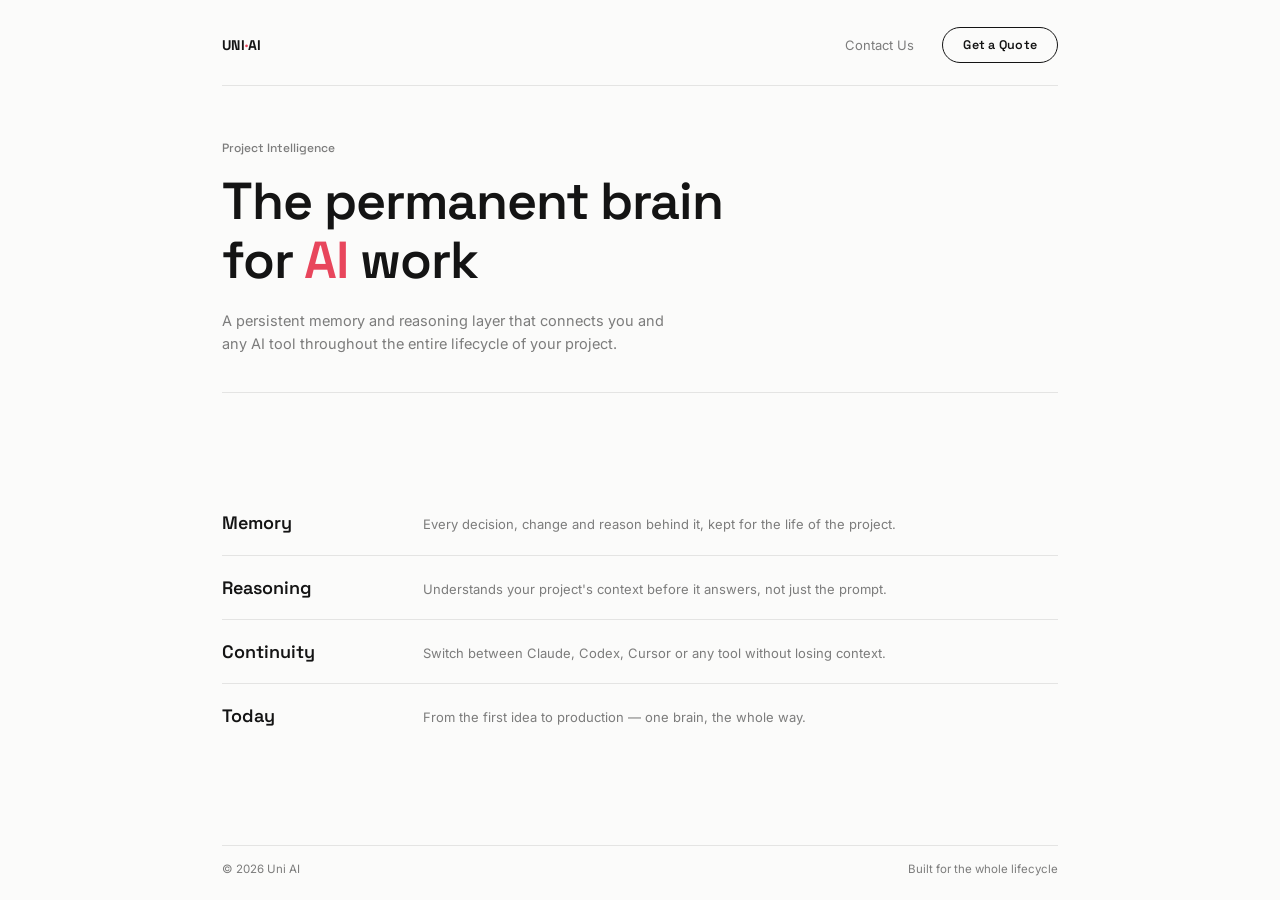
==== index.html @ 09fad037 "Feat : init" ====
<!DOCTYPE html>
<html lang="en">
<head>
<meta charset="UTF-8">
<meta name="viewport" content="width=device-width, initial-scale=1.0">
<title>Uni AI — The Intelligence Layer for AI Development</title>
<link rel="preconnect" href="https://fonts.googleapis.com">
<link rel="preconnect" href="https://fonts.gstatic.com" crossorigin>
<link href="https://fonts.googleapis.com/css2?family=Space+Grotesk:wght@400;500;600;700&family=Inter:wght@400;500&display=swap" rel="stylesheet">
<style>
  :root{
    --paper:#FBFBFA;
    --ink:#141414;
    --coral:#E8465C;
    --line:rgba(20,20,20,0.10);
    --muted:rgba(20,20,20,0.55);
  }

  *{ box-sizing:border-box; margin:0; padding:0; }

  html{ -webkit-text-size-adjust:100%; }

  body{
    background:var(--paper);
    color:var(--ink);
    font-family:'Inter', sans-serif;
    min-height:100vh;
    min-height:100dvh;
    display:flex;
    flex-direction:column;
  }

  a{ color:inherit; text-decoration:none; }

  img, svg{ max-width:100%; display:block; }

  button{ font:inherit; }

  .wrap{
    max-width:900px;
    width:100%;
    margin:0 auto;
    padding:0 clamp(20px,5vw,32px);
    flex:1;
    display:flex;
    flex-direction:column;
    min-height:0;
  }

  /* ---------- Nav ---------- */
  header{ flex-shrink:0; padding-top:clamp(18px,3vh,28px); }

  nav{
    display:flex;
    align-items:center;
    justify-content:space-between;
    flex-wrap:wrap;
    gap:12px 20px;
    padding-bottom:clamp(16px,2.5vh,22px);
    border-bottom:1px solid var(--line);
  }

  .logo{
    font-family:'Space Grotesk', sans-serif;
    font-weight:700;
    font-size:14px;
    letter-spacing:0.02em;
    white-space:nowrap;
  }
  .logo .dot{ color:var(--coral); }

  .nav-actions{ display:flex; align-items:center; gap:clamp(14px,3vw,28px); }

  .nav-link{
    font-size:13px;
    color:var(--muted);
  }
  .nav-link:hover{ color:var(--ink); }

  .btn{
    font-family:'Space Grotesk', sans-serif;
    font-weight:600;
    font-size:12.5px;
    letter-spacing:0.02em;
    padding:9px 20px;
    border-radius:999px;
    border:1px solid var(--ink);
    background:none;
    color:var(--ink);
    cursor:pointer;
    white-space:nowrap;
    transition:background 0.15s ease, color 0.15s ease;
  }
  .btn:hover{ background:var(--ink); color:var(--paper); }
  .btn:focus-visible,
  .nav-link:focus-visible{
    outline:2px solid var(--coral);
    outline-offset:3px;
    border-radius:4px;
  }

  /* ---------- Hero ---------- */
  .hero{
    flex-shrink:0;
    padding:clamp(28px,6vh,56px) 0 clamp(20px,4vh,36px);
  }

  .hero .eyebrow{
    font-family:'Space Grotesk', sans-serif;
    font-weight:500;
    font-size:12px;
    color:var(--muted);
    margin-bottom:16px;
  }

  .hero h1{
    font-family:'Space Grotesk', sans-serif;
    font-weight:600;
    font-size:clamp(30px, 6vw, 52px);
    line-height:1.14;
    letter-spacing:-0.02em;
    max-width:16ch;
  }

  .hero h1 .accent{ color:var(--coral); }

  .hero p{
    margin-top:18px;
    max-width:52ch;
    font-size:clamp(13.5px,2.2vw,14.5px);
    line-height:1.65;
    color:var(--muted);
  }

  /* ---------- Feature list ---------- */
  .list{
    flex:1 0 auto;
    display:flex;
    flex-direction:column;
    justify-content:center;
    border-top:1px solid var(--line);
    padding:clamp(4px,1vh,0) 0;
  }

  .row{
    display:flex;
    align-items:baseline;
    gap:clamp(20px,4vw,56px);
    padding:clamp(14px,2.4vh,20px) 0;
    border-bottom:1px solid var(--line);
  }
  .row:last-child{ border-bottom:none; }

  .row .name{
    flex:0 0 clamp(90px,20vw,150px);
    font-family:'Space Grotesk', sans-serif;
    font-weight:600;
    font-size:clamp(15px,3vw,18px);
  }

  .row .desc{
    font-size:13px;
    line-height:1.55;
    color:var(--muted);
    max-width:60ch;
  }

  footer{
    flex-shrink:0;
    padding:16px 0 clamp(18px,4vh,24px);
    display:flex;
    justify-content:space-between;
    flex-wrap:wrap;
    gap:6px 16px;
    font-size:11.5px;
    color:var(--muted);
    border-top:1px solid var(--line);
  }

  /* ---------- Responsive ---------- */
  @media (max-width:640px){
    .row{ flex-direction:column; gap:4px; }
    .row .name{ flex:0 0 auto; }
  }

  @media (max-width:420px){
    .nav-actions{ gap:14px; }
    .btn{ padding:8px 16px; font-size:12px; }
  }

  @media (prefers-reduced-motion: reduce){
    *{ transition:none !important; }
  }
</style>
</head>
<body>

<div class="wrap">

  <header>
    <nav>
      <div class="logo">UNI<span class="dot">·</span>AI</div>
      <div class="nav-actions">
        <a class="nav-link" href="#">Contact Us</a>
        <button class="btn">Get a Quote</button>
      </div>
    </nav>
  </header>

  <section class="hero">
    <div class="eyebrow">Project Intelligence</div>
    <h1>The permanent brain for <span class="accent">AI</span> work</h1>
    <p>A persistent memory and reasoning layer that connects you and any AI tool throughout the entire lifecycle of your project.</p>
  </section>

  <section class="list">
    <div class="row">
      <div class="name">Memory</div>
      <div class="desc">Every decision, change and reason behind it, kept for the life of the project.</div>
    </div>
    <div class="row">
      <div class="name">Reasoning</div>
      <div class="desc">Understands your project's context before it answers, not just the prompt.</div>
    </div>
    <div class="row">
      <div class="name">Continuity</div>
      <div class="desc">Switch between Claude, Codex, Cursor or any tool without losing context.</div>
    </div>
    <div class="row">
      <div class="name">Today</div>
      <div class="desc">From the first idea to production — one brain, the whole way.</div>
    </div>
  </section>

  <footer>
    <span>© 2026 Uni AI</span>
    <span>Built for the whole lifecycle</span>
  </footer>

</div>

</body>
</html>
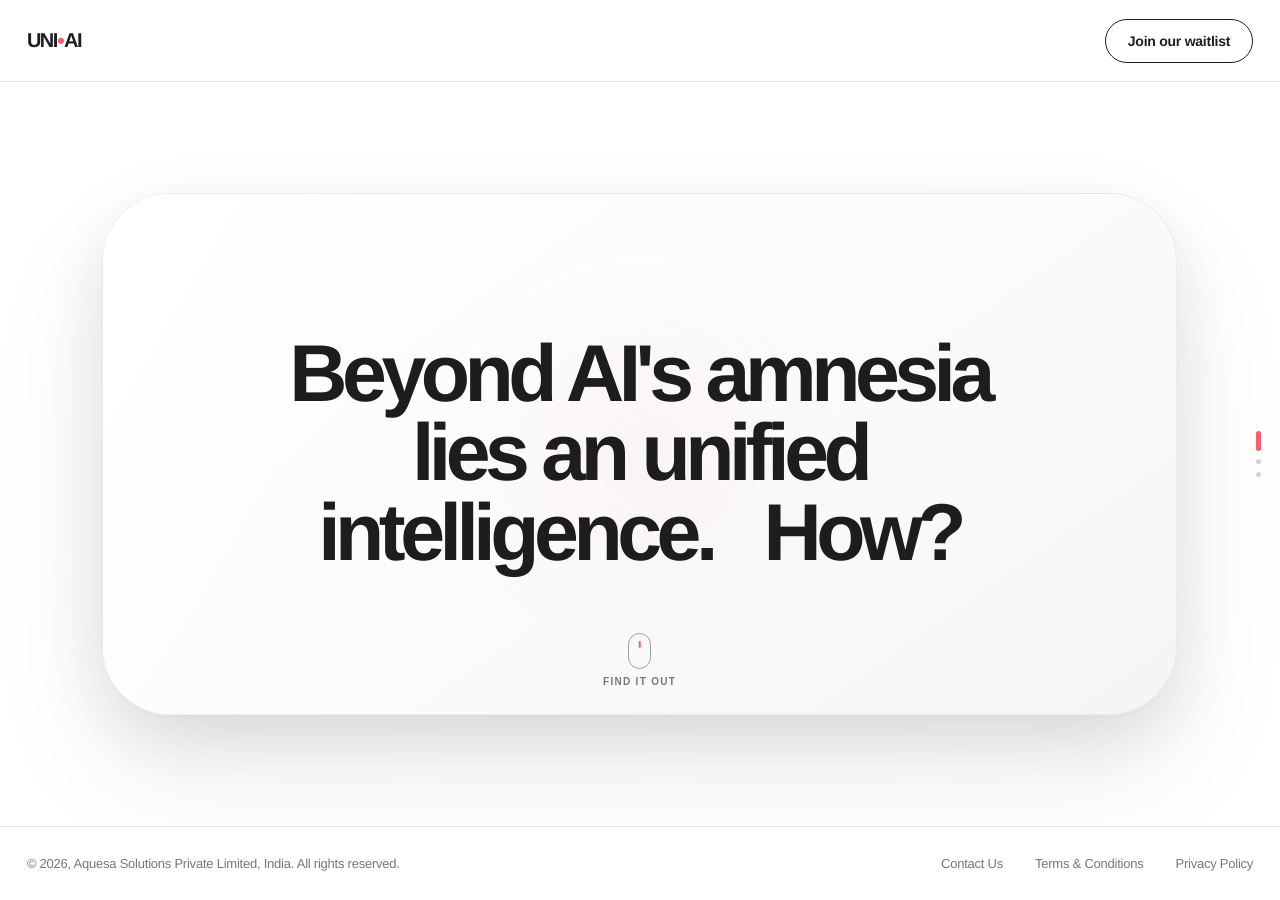
==== commit 7e802d28: "first commit" ====
--- a/index.html
+++ b/index.html
@@ -1,243 +1,192 @@
 <!DOCTYPE html>
 <html lang="en">
 <head>
-<meta charset="UTF-8">
-<meta name="viewport" content="width=device-width, initial-scale=1.0">
-<title>Uni AI — The Intelligence Layer for AI Development</title>
-<link rel="preconnect" href="https://fonts.googleapis.com">
-<link rel="preconnect" href="https://fonts.gstatic.com" crossorigin>
-<link href="https://fonts.googleapis.com/css2?family=Space+Grotesk:wght@400;500;600;700&family=Inter:wght@400;500&display=swap" rel="stylesheet">
-<style>
-  :root{
-    --paper:#FBFBFA;
-    --ink:#141414;
-    --coral:#E8465C;
-    --line:rgba(20,20,20,0.10);
-    --muted:rgba(20,20,20,0.55);
-  }
+  <meta charset="UTF-8" />
 
-  *{ box-sizing:border-box; margin:0; padding:0; }
+  <meta
+    name="viewport"
+    content="width=device-width, initial-scale=1, viewport-fit=cover"
+  />
 
-  html{ -webkit-text-size-adjust:100%; }
+  <meta
+    name="description"
+    content="Uni AI connects fragmented artificial intelligence into one evolving intelligence."
+  />
 
-  body{
-    background:var(--paper);
-    color:var(--ink);
-    font-family:'Inter', sans-serif;
-    min-height:100vh;
-    min-height:100dvh;
-    display:flex;
-    flex-direction:column;
-  }
+  <meta name="theme-color" content="#ffffff" />
 
-  a{ color:inherit; text-decoration:none; }
+  <title>Uni AI — Unified Intelligence</title>
 
-  img, svg{ max-width:100%; display:block; }
+  <link rel="stylesheet" href="index.css" />
+  <script src="index.js" defer></script>
+</head>
 
-  button{ font:inherit; }
+<body>
+  <!-- =====================================================
+       FIXED HEADER
+       ===================================================== -->
 
-  .wrap{
-    max-width:900px;
-    width:100%;
-    margin:0 auto;
-    padding:0 clamp(20px,5vw,32px);
-    flex:1;
-    display:flex;
-    flex-direction:column;
-    min-height:0;
-  }
+  <header class="site-header">
+    <a class="brand" href="/" aria-label="Uni AI home">
+      <span>UNI</span>
+      <span class="brand-dot">•</span>
+      <span>AI</span>
+    </a>
 
-  /* ---------- Nav ---------- */
-  header{ flex-shrink:0; padding-top:clamp(18px,3vh,28px); }
+    <nav class="header-navigation" aria-label="Primary navigation">
+      
 
-  nav{
-    display:flex;
-    align-items:center;
-    justify-content:space-between;
-    flex-wrap:wrap;
-    gap:12px 20px;
-    padding-bottom:clamp(16px,2.5vh,22px);
-    border-bottom:1px solid var(--line);
-  }
-
-  .logo{
-    font-family:'Space Grotesk', sans-serif;
-    font-weight:700;
-    font-size:14px;
-    letter-spacing:0.02em;
-    white-space:nowrap;
-  }
-  .logo .dot{ color:var(--coral); }
-
-  .nav-actions{ display:flex; align-items:center; gap:clamp(14px,3vw,28px); }
-
-  .nav-link{
-    font-size:13px;
-    color:var(--muted);
-  }
-  .nav-link:hover{ color:var(--ink); }
-
-  .btn{
-    font-family:'Space Grotesk', sans-serif;
-    font-weight:600;
-    font-size:12.5px;
-    letter-spacing:0.02em;
-    padding:9px 20px;
-    border-radius:999px;
-    border:1px solid var(--ink);
-    background:none;
-    color:var(--ink);
-    cursor:pointer;
-    white-space:nowrap;
-    transition:background 0.15s ease, color 0.15s ease;
-  }
-  .btn:hover{ background:var(--ink); color:var(--paper); }
-  .btn:focus-visible,
-  .nav-link:focus-visible{
-    outline:2px solid var(--coral);
-    outline-offset:3px;
-    border-radius:4px;
-  }
-
-  /* ---------- Hero ---------- */
-  .hero{
-    flex-shrink:0;
-    padding:clamp(28px,6vh,56px) 0 clamp(20px,4vh,36px);
-  }
-
-  .hero .eyebrow{
-    font-family:'Space Grotesk', sans-serif;
-    font-weight:500;
-    font-size:12px;
-    color:var(--muted);
-    margin-bottom:16px;
-  }
-
-  .hero h1{
-    font-family:'Space Grotesk', sans-serif;
-    font-weight:600;
-    font-size:clamp(30px, 6vw, 52px);
-    line-height:1.14;
-    letter-spacing:-0.02em;
-    max-width:16ch;
-  }
-
-  .hero h1 .accent{ color:var(--coral); }
-
-  .hero p{
-    margin-top:18px;
-    max-width:52ch;
-    font-size:clamp(13.5px,2.2vw,14.5px);
-    line-height:1.65;
-    color:var(--muted);
-  }
-
-  /* ---------- Feature list ---------- */
-  .list{
-    flex:1 0 auto;
-    display:flex;
-    flex-direction:column;
-    justify-content:center;
-    border-top:1px solid var(--line);
-    padding:clamp(4px,1vh,0) 0;
-  }
-
-  .row{
-    display:flex;
-    align-items:baseline;
-    gap:clamp(20px,4vw,56px);
-    padding:clamp(14px,2.4vh,20px) 0;
-    border-bottom:1px solid var(--line);
-  }
-  .row:last-child{ border-bottom:none; }
-
-  .row .name{
-    flex:0 0 clamp(90px,20vw,150px);
-    font-family:'Space Grotesk', sans-serif;
-    font-weight:600;
-    font-size:clamp(15px,3vw,18px);
-  }
-
-  .row .desc{
-    font-size:13px;
-    line-height:1.55;
-    color:var(--muted);
-    max-width:60ch;
-  }
-
-  footer{
-    flex-shrink:0;
-    padding:16px 0 clamp(18px,4vh,24px);
-    display:flex;
-    justify-content:space-between;
-    flex-wrap:wrap;
-    gap:6px 16px;
-    font-size:11.5px;
-    color:var(--muted);
-    border-top:1px solid var(--line);
-  }
-
-  /* ---------- Responsive ---------- */
-  @media (max-width:640px){
-    .row{ flex-direction:column; gap:4px; }
-    .row .name{ flex:0 0 auto; }
-  }
-
-  @media (max-width:420px){
-    .nav-actions{ gap:14px; }
-    .btn{ padding:8px 16px; font-size:12px; }
-  }
-
-  @media (prefers-reduced-motion: reduce){
-    *{ transition:none !important; }
-  }
-</style>
-</head>
-<body>
-
-<div class="wrap">
-
-  <header>
-    <nav>
-      <div class="logo">UNI<span class="dot">·</span>AI</div>
-      <div class="nav-actions">
-        <a class="nav-link" href="#">Contact Us</a>
-        <button class="btn">Get a Quote</button>
-      </div>
+      <a class="quote-button" href="https://forms.gle/gZei5piN8awbcv5h6" target="_blank" rel="noopener">
+        Join our waitlist
+      </a>
     </nav>
   </header>
 
-  <section class="hero">
-    <div class="eyebrow">Project Intelligence</div>
-    <h1>The permanent brain for <span class="accent">AI</span> work</h1>
-    <p>A persistent memory and reasoning layer that connects you and any AI tool throughout the entire lifecycle of your project.</p>
-  </section>
 
-  <section class="list">
-    <div class="row">
-      <div class="name">Memory</div>
-      <div class="desc">Every decision, change and reason behind it, kept for the life of the project.</div>
+  <!-- =====================================================
+       THREE-SCENE EXPERIENCE
+       Native page scrolling is intentionally disabled.
+       ===================================================== -->
+
+  <main
+    id="scene-viewport"
+    class="scene-viewport"
+    aria-label="Uni AI introduction"
+  >
+    <!-- Scene 1 -->
+    <section
+      class="scene is-active"
+      data-scene="0"
+      aria-hidden="false"
+    >
+      <div class="scene-panel scene-panel-text scene-reveal">
+        <div class="text-content">
+          <h1>
+            Beyond AI's amnesia lies an unified intelligence. &nbsp; How?
+          </h1>
+        </div>
+
+        <button
+          class="scroll-cue"
+          type="button"
+          data-next-scene
+          aria-label="Continue to the next scene"
+        >
+          <span class="mouse-icon" aria-hidden="true">
+            <span class="mouse-wheel"></span>
+          </span>
+
+          <span class="scroll-cue-label">
+            Find it out
+          </span>
+        </button>
+      </div>
+    </section>
+
+
+    <!-- Scene 2 -->
+    <section
+      class="scene"
+      data-scene="1"
+      aria-hidden="true"
+      inert
+    >
+      <div class="scene-panel scene-panel-text scene-reveal">
+        <div class="text-content">
+          <p class="subheading">
+            A continuity layer that connects fragmented AI
+            <br class="desktop-break" />
+            into one evolving intelligence.
+          </p>
+        </div>
+
+        <button
+          class="scroll-cue"
+          type="button"
+          data-next-scene
+          aria-label="Continue to the video scene"
+        >
+          <span class="mouse-icon" aria-hidden="true">
+            <span class="mouse-wheel"></span>
+          </span>
+
+          <span class="scroll-cue-label">
+            Want a glimpse?
+          </span>
+        </button>
+      </div>
+    </section>
+
+
+    <!-- Scene 3: MP4 Cutscene -->
+    <section
+      class="scene scene-video"
+      data-scene="2"
+      aria-hidden="true"
+      inert
+    >
+      <div class="video-frame scene-reveal">
+        <video
+          id="continuity-video"
+          class="cutscene-video"
+          loop
+          playsinline
+          preload="auto"
+          disablepictureinpicture
+          oncontextmenu="return false"
+          controlslist="nodownload noplaybackrate noremoteplayback"
+          tabindex="-1"
+          aria-label="Uni AI continuity cutscene">
+          <source
+            src="https://aquesa-bucket.atl1.digitaloceanspaces.com/Uni%20AI%20intro%20video.mp4?X-Amz-Algorithm=AWS4-HMAC-SHA256&X-Amz-Credential=DO00DZ4YDWQQ6U44QNBX%2F20260711%2Fatl1%2Fs3%2Faws4_request&X-Amz-Date=20260711T063624Z&X-Amz-Expires=604800&X-Amz-SignedHeaders=host&X-Amz-Signature=afbae7e5bde1e1d2d77ed0bd377258c7b3b0d048f70d81dc7d5064232efd5e34"
+            type="video/mp4"
+          />
+
+          Your browser does not support HTML video.
+        </video>
+
+        <div class="video-loading" aria-hidden="true">
+          <span class="loading-dot"></span>
+          <span>Loading continuity</span>
+        </div>
+
+        <div class="video-sheen" aria-hidden="true"></div>
+        <div class="video-vignette" aria-hidden="true"></div>
+      </div>
+    </section>
+
+
+    <!-- Scene position indicator -->
+    <div class="scene-indicator" aria-hidden="true">
+      <span class="indicator-dot is-active"></span>
+      <span class="indicator-dot"></span>
+      <span class="indicator-dot"></span>
     </div>
-    <div class="row">
-      <div class="name">Reasoning</div>
-      <div class="desc">Understands your project's context before it answers, not just the prompt.</div>
-    </div>
-    <div class="row">
-      <div class="name">Continuity</div>
-      <div class="desc">Switch between Claude, Codex, Cursor or any tool without losing context.</div>
-    </div>
-    <div class="row">
-      <div class="name">Today</div>
-      <div class="desc">From the first idea to production — one brain, the whole way.</div>
-    </div>
-  </section>
+  </main>
 
-  <footer>
-    <span>© 2026 Uni AI</span>
-    <span>Built for the whole lifecycle</span>
+
+  <!-- =====================================================
+       FIXED FOOTER
+       ===================================================== -->
+
+  <footer class="site-footer">
+    <p class="copyright">
+      © 2026, Aquesa Solutions Private Limited, India. All rights reserved.
+    </p>
+
+    <nav class="footer-navigation" aria-label="Legal navigation">
+      <a class="header-link" href="contact.html">
+        Contact Us
+      </a>
+      
+      <a href="terms.html">
+        Terms &amp; Conditions
+      </a>
+
+      <a href="privacy.html">
+        Privacy Policy
+      </a>
+    </nav>
   </footer>
-
-</div>
-
 </body>
 </html>
--- a/index.css
+++ b/index.css
@@ -0,0 +1,992 @@
+/* =========================================================
+   ROOT
+   ========================================================= */
+
+:root {
+  --header-height: 82px;
+  --footer-height: 74px;
+
+  --background: #ffffff;
+  --surface: #ffffff;
+
+  --primary-text: #1d1d1f;
+  --secondary-text: #77777b;
+
+  --border: #e5e5e7;
+  --accent: #ff5b6b;
+
+  --panel-radius: 68px;
+
+  --reveal-duration: 860ms;
+  --reveal-easing: cubic-bezier(0.16, 0.86, 0.22, 1);
+}
+
+
+/* =========================================================
+   RESET
+   ========================================================= */
+
+* {
+  box-sizing: border-box;
+}
+
+html,
+body {
+  width: 100%;
+  height: 100%;
+  margin: 0;
+}
+
+html {
+  background: var(--background);
+  color-scheme: light;
+}
+
+body {
+  overflow: hidden;
+
+  color: var(--primary-text);
+  background: var(--background);
+
+  font-family:
+    -apple-system,
+    BlinkMacSystemFont,
+    "SF Pro Display",
+    "SF Pro Text",
+    "Helvetica Neue",
+    Helvetica,
+    Arial,
+    sans-serif;
+
+  -webkit-font-smoothing: antialiased;
+  text-rendering: geometricPrecision;
+}
+
+a {
+  color: inherit;
+  text-decoration: none;
+}
+
+button,
+a {
+  -webkit-tap-highlight-color: transparent;
+}
+
+button {
+  font: inherit;
+}
+
+
+/* =========================================================
+   FIXED HEADER
+   ========================================================= */
+
+.site-header {
+  position: fixed;
+  z-index: 100;
+
+  top: 0;
+  right: 0;
+  left: 0;
+
+  height: var(--header-height);
+
+  display: flex;
+  align-items: center;
+  justify-content: space-between;
+
+  padding:
+    env(safe-area-inset-top)
+    clamp(18px, 2.1vw, 34px)
+    0;
+
+  background: rgba(255, 255, 255, 0.96);
+  border-bottom: 1px solid var(--border);
+
+  backdrop-filter: blur(22px) saturate(150%);
+  -webkit-backdrop-filter: blur(22px) saturate(150%);
+}
+
+.brand {
+  display: inline-flex;
+  align-items: center;
+
+  color: var(--primary-text);
+
+  font-size: clamp(20px, 1.45vw, 25px);
+  font-weight: 760;
+  line-height: 1;
+  letter-spacing: -0.075em;
+}
+
+.brand-dot {
+  margin: 0 0.025em;
+
+  color: var(--accent);
+  font-size: 1.08em;
+
+  transform: translateY(-0.02em);
+}
+
+.header-navigation {
+  display: flex;
+  align-items: center;
+  gap: clamp(18px, 2.5vw, 40px);
+}
+
+.header-link {
+  color: var(--secondary-text);
+
+  font-size: clamp(14px, 1.05vw, 18px);
+  font-weight: 450;
+  letter-spacing: -0.018em;
+
+  transition:
+    color 180ms ease,
+    transform 180ms ease;
+}
+
+.header-link:hover {
+  color: var(--primary-text);
+  transform: translateY(-1px);
+}
+
+.quote-button {
+  min-height: 44px;
+
+  display: inline-flex;
+  align-items: center;
+  justify-content: center;
+
+  padding: 9px 22px;
+
+  color: var(--primary-text);
+  background: var(--surface);
+
+  border: 1.5px solid var(--primary-text);
+  border-radius: 999px;
+
+  font-size: clamp(14px, 1.05vw, 18px);
+  font-weight: 650;
+  letter-spacing: -0.018em;
+
+  transition:
+    color 200ms ease,
+    background 200ms ease,
+    box-shadow 200ms ease,
+    transform 200ms ease;
+}
+
+.quote-button:hover {
+  color: #ffffff;
+  background: var(--primary-text);
+
+  box-shadow: 0 10px 28px rgba(0, 0, 0, 0.14);
+
+  transform: translateY(-1px);
+}
+
+.quote-button:active {
+  transform: scale(0.97);
+}
+
+
+/* =========================================================
+   FIXED SCENE VIEWPORT
+   ========================================================= */
+
+.scene-viewport {
+  position: fixed;
+  z-index: 10;
+
+  top: var(--header-height);
+  right: 0;
+  bottom: var(--footer-height);
+  left: 0;
+
+  overflow: hidden;
+
+  background:
+    radial-gradient(
+      circle at 50% 48%,
+      rgba(247, 247, 249, 0.7),
+      rgba(255, 255, 255, 0) 54%
+    ),
+    var(--background);
+
+  touch-action: none;
+  overscroll-behavior: none;
+}
+
+
+/* =========================================================
+   SCENES
+   ========================================================= */
+
+.scene {
+  position: absolute;
+  z-index: 0;
+  inset: 0;
+
+  display: grid;
+  place-items: center;
+
+  padding: clamp(18px, 3vw, 46px);
+
+  visibility: hidden;
+  pointer-events: none;
+
+  background: var(--background);
+}
+
+.scene.is-active {
+  z-index: 2;
+
+  visibility: visible;
+  pointer-events: auto;
+}
+
+.scene-reveal {
+  opacity: 0;
+
+  filter: blur(14px);
+
+  transform:
+    perspective(1400px)
+    translate3d(0, 72px, 0)
+    rotateX(7deg)
+    scale(0.82);
+
+  transform-origin: center;
+
+  will-change:
+    opacity,
+    filter,
+    transform;
+}
+
+.scene.is-active .scene-reveal {
+  animation:
+    apple-bulge-reveal
+    var(--reveal-duration)
+    var(--reveal-easing)
+    both;
+}
+
+
+/* =========================================================
+   TEXT PANELS
+   ========================================================= */
+
+.scene-panel {
+  position: relative;
+
+  width: min(84vw, 1260px);
+  min-height: min(58vh, 620px);
+
+  overflow: hidden;
+
+  border: 1px solid rgba(20, 20, 22, 0.07);
+  border-radius: var(--panel-radius);
+
+  box-shadow:
+    0 3px 7px rgba(0, 0, 0, 0.025),
+    0 24px 70px rgba(0, 0, 0, 0.1),
+    0 58px 130px rgba(0, 0, 0, 0.07),
+    inset 0 1px 0 rgba(255, 255, 255, 0.95);
+}
+
+.scene-panel-text {
+  display: grid;
+  place-items: center;
+
+  padding:
+    clamp(54px, 7vw, 108px)
+    clamp(28px, 7vw, 110px);
+
+  background:
+    radial-gradient(
+      circle at 50% 50%,
+      rgba(255, 91, 107, 0.045),
+      rgba(255, 91, 107, 0) 34%
+    ),
+    linear-gradient(
+      145deg,
+      #ffffff 0%,
+      #fbfbfc 50%,
+      #f5f5f7 100%
+    );
+}
+
+.scene-panel-text::before {
+  content: "";
+
+  position: absolute;
+  inset: 0;
+
+  background:
+    linear-gradient(
+      120deg,
+      rgba(255, 255, 255, 0.7) 0%,
+      rgba(255, 255, 255, 0.08) 32%,
+      transparent 54%
+    );
+
+  pointer-events: none;
+}
+
+.text-content {
+  position: relative;
+  z-index: 2;
+
+  width: 100%;
+}
+
+h1 {
+  max-width: 1120px;
+  margin: 0 auto;
+
+  color: var(--primary-text);
+
+  font-size: clamp(48px, 6.3vw, 104px);
+  font-weight: 670;
+  line-height: 0.98;
+  letter-spacing: -0.068em;
+
+  text-align: center;
+  text-wrap: balance;
+}
+
+.subheading {
+  max-width: 1120px;
+  margin: 0 auto;
+
+  color: #303034;
+
+  font-size: clamp(36px, 4.4vw, 70px);
+  font-weight: 500;
+  line-height: 1.08;
+  letter-spacing: -0.052em;
+
+  text-align: center;
+  text-wrap: balance;
+}
+
+
+/* =========================================================
+   SCROLL CUE
+   ========================================================= */
+
+.scroll-cue {
+  position: absolute;
+  z-index: 4;
+
+  right: 0;
+  bottom: clamp(18px, 2.5vh, 30px);
+  left: 0;
+
+  width: max-content;
+  margin: auto;
+  padding: 5px 12px;
+
+  display: flex;
+  flex-direction: column;
+  align-items: center;
+  gap: 7px;
+
+  color: var(--secondary-text);
+  background: transparent;
+
+  border: 0;
+  border-radius: 16px;
+
+  cursor: pointer;
+
+  opacity: 0;
+
+  animation:
+    scroll-cue-reveal
+    500ms
+    800ms
+    ease
+    forwards;
+}
+
+.mouse-icon {
+  position: relative;
+
+  width: 23px;
+  height: 36px;
+
+  display: block;
+
+  border: 1.3px solid rgba(40, 40, 43, 0.42);
+  border-radius: 999px;
+}
+
+.mouse-wheel {
+  position: absolute;
+
+  top: 7px;
+  left: 50%;
+
+  width: 2.5px;
+  height: 7px;
+
+  background: var(--accent);
+  border-radius: 999px;
+
+  transform: translateX(-50%);
+
+  animation:
+    mouse-wheel-movement
+    1.7s
+    cubic-bezier(0.45, 0, 0.2, 1)
+    infinite;
+}
+
+.scroll-cue-label {
+  font-size: 10px;
+  font-weight: 650;
+  letter-spacing: 0.13em;
+  text-transform: uppercase;
+}
+
+.scroll-cue:hover {
+  color: var(--primary-text);
+}
+
+
+/* =========================================================
+   VIDEO SCENE
+   ========================================================= */
+
+.scene-video {
+  background:
+    radial-gradient(
+      circle at center,
+      rgba(242, 242, 245, 0.75),
+      rgba(255, 255, 255, 0) 58%
+    ),
+    var(--background);
+}
+
+.video-frame {
+  position: relative;
+
+  width: min(84vw, 1260px);
+  aspect-ratio: 16 / 9;
+
+  max-height: calc(
+    100dvh -
+    var(--header-height) -
+    var(--footer-height) -
+    52px
+  );
+
+  overflow: hidden;
+
+  background: #08080a;
+
+  border: 1px solid rgba(20, 20, 22, 0.11);
+  border-radius: var(--panel-radius);
+
+  box-shadow:
+    0 3px 8px rgba(0, 0, 0, 0.04),
+    0 28px 80px rgba(0, 0, 0, 0.17),
+    0 65px 145px rgba(0, 0, 0, 0.11),
+    inset 0 1px 0 rgba(255, 255, 255, 0.15);
+
+  isolation: isolate;
+}
+
+.cutscene-video {
+  position: relative;
+  z-index: 1;
+
+  width: 100%;
+  height: 100%;
+
+  display: block;
+
+  object-fit: cover;
+  object-position: center;
+
+  background: #08080a;
+}
+
+.video-loading {
+  position: absolute;
+  z-index: 5;
+  inset: 0;
+
+  display: flex;
+  align-items: center;
+  justify-content: center;
+  gap: 10px;
+
+  color: rgba(255, 255, 255, 0.72);
+  background: #08080a;
+
+  font-size: 12px;
+  font-weight: 560;
+  letter-spacing: 0.06em;
+  text-transform: uppercase;
+
+  transition:
+    opacity 400ms ease,
+    visibility 400ms ease;
+}
+
+.video-frame.is-ready .video-loading {
+  opacity: 0;
+  visibility: hidden;
+}
+
+.loading-dot {
+  width: 7px;
+  height: 7px;
+
+  background: var(--accent);
+  border-radius: 50%;
+
+  animation: loading-pulse 1.2s ease-in-out infinite;
+}
+
+.video-sheen {
+  position: absolute;
+  z-index: 2;
+  inset: 0;
+
+  background:
+    linear-gradient(
+      120deg,
+      rgba(255, 255, 255, 0.18) 0%,
+      rgba(255, 255, 255, 0.025) 27%,
+      transparent 49%
+    );
+
+  pointer-events: none;
+}
+
+.video-vignette {
+  position: absolute;
+  z-index: 3;
+  inset: 0;
+
+  background:
+    radial-gradient(
+      circle at center,
+      transparent 58%,
+      rgba(0, 0, 0, 0.12) 100%
+    );
+
+  box-shadow:
+    inset 0 0 0 1px rgba(255, 255, 255, 0.06);
+
+  pointer-events: none;
+}
+
+
+/* =========================================================
+   SCENE INDICATOR
+   ========================================================= */
+
+.scene-indicator {
+  position: absolute;
+  z-index: 20;
+
+  top: 50%;
+  right: clamp(12px, 1.5vw, 26px);
+
+  display: flex;
+  flex-direction: column;
+  gap: 8px;
+
+  transform: translateY(-50%);
+}
+
+.indicator-dot {
+  width: 5px;
+  height: 5px;
+
+  background: rgba(29, 29, 31, 0.2);
+  border-radius: 50%;
+
+  transition:
+    height 280ms ease,
+    background 280ms ease,
+    border-radius 280ms ease;
+}
+
+.indicator-dot.is-active {
+  height: 20px;
+
+  background: var(--accent);
+  border-radius: 999px;
+}
+
+
+/* =========================================================
+   FIXED FOOTER
+   ========================================================= */
+
+.site-footer {
+  position: fixed;
+  z-index: 100;
+
+  right: 0;
+  bottom: 0;
+  left: 0;
+
+  height: var(--footer-height);
+
+  display: flex;
+  align-items: center;
+  justify-content: space-between;
+
+  padding:
+    0
+    clamp(18px, 2.1vw, 34px)
+    env(safe-area-inset-bottom);
+
+  background: rgba(255, 255, 255, 0.97);
+  border-top: 1px solid var(--border);
+
+  backdrop-filter: blur(22px) saturate(150%);
+  -webkit-backdrop-filter: blur(22px) saturate(150%);
+}
+
+.copyright {
+  margin: 0;
+
+  color: var(--secondary-text);
+
+  font-size: clamp(13px, 1vw, 17px);
+  font-weight: 440;
+  letter-spacing: -0.018em;
+}
+
+.footer-navigation {
+  display: flex;
+  align-items: center;
+  gap: clamp(20px, 2.5vw, 40px);
+}
+
+.footer-navigation a {
+  color: var(--secondary-text);
+
+  font-size: clamp(13px, 1vw, 17px);
+  font-weight: 440;
+  letter-spacing: -0.018em;
+
+  transition:
+    color 180ms ease,
+    transform 180ms ease;
+}
+
+.footer-navigation a:hover {
+  color: var(--primary-text);
+  transform: translateY(-1px);
+}
+
+
+/* =========================================================
+   ANIMATIONS
+   ========================================================= */
+
+@keyframes apple-bulge-reveal {
+  0% {
+    opacity: 0;
+
+    filter: blur(14px);
+
+    transform:
+      perspective(1400px)
+      translate3d(0, 72px, 0)
+      rotateX(7deg)
+      scale(0.82);
+  }
+
+  62% {
+    opacity: 1;
+
+    filter: blur(0);
+
+    transform:
+      perspective(1400px)
+      translate3d(0, -5px, 0)
+      rotateX(-0.8deg)
+      scale(1.035);
+  }
+
+  100% {
+    opacity: 1;
+
+    filter: blur(0);
+
+    transform:
+      perspective(1400px)
+      translate3d(0, 0, 0)
+      rotateX(0)
+      scale(1);
+  }
+}
+
+@keyframes scroll-cue-reveal {
+  from {
+    opacity: 0;
+    transform: translateY(8px);
+  }
+
+  to {
+    opacity: 1;
+    transform: translateY(0);
+  }
+}
+
+@keyframes mouse-wheel-movement {
+  0% {
+    opacity: 0;
+    transform: translate(-50%, 0);
+  }
+
+  22% {
+    opacity: 1;
+  }
+
+  70% {
+    opacity: 1;
+  }
+
+  100% {
+    opacity: 0;
+    transform: translate(-50%, 11px);
+  }
+}
+
+@keyframes loading-pulse {
+  0%,
+  100% {
+    opacity: 0.35;
+    transform: scale(0.85);
+  }
+
+  50% {
+    opacity: 1;
+    transform: scale(1.2);
+  }
+}
+
+
+/* =========================================================
+   TABLET
+   ========================================================= */
+
+@media (max-width: 900px) {
+  :root {
+    --header-height: 74px;
+    --footer-height: 68px;
+    --panel-radius: 48px;
+  }
+
+  .scene {
+    padding: 22px;
+  }
+
+  .scene-panel,
+  .video-frame {
+    width: min(90vw, 900px);
+  }
+
+  .scene-panel {
+    min-height: min(57vh, 560px);
+  }
+
+  h1 {
+    font-size: clamp(46px, 8vw, 76px);
+  }
+
+  .subheading {
+    font-size: clamp(34px, 5.9vw, 58px);
+  }
+}
+
+
+/* =========================================================
+   MOBILE
+   ========================================================= */
+
+@media (max-width: 620px) {
+  :root {
+    --header-height: 68px;
+    --footer-height: 82px;
+    --panel-radius: 34px;
+  }
+
+  .site-header {
+    padding-right: 14px;
+    padding-left: 14px;
+  }
+
+  .brand {
+    font-size: 19px;
+  }
+
+  .header-navigation {
+    gap: 13px;
+  }
+
+  .header-link {
+    font-size: 12.5px;
+  }
+
+  .quote-button {
+    min-height: 38px;
+
+    padding: 7px 15px;
+
+    border-width: 1.25px;
+
+    font-size: 12.5px;
+  }
+
+  .scene {
+    padding: 14px;
+  }
+
+  .scene-panel {
+    width: calc(100vw - 28px);
+    min-height: min(62vh, 540px);
+
+    padding:
+      48px
+      22px
+      70px;
+  }
+
+  .video-frame {
+    width: calc(100vw - 28px);
+    aspect-ratio: 16 / 9;
+
+    border-radius: 28px;
+  }
+
+  h1 {
+    font-size: clamp(42px, 13vw, 62px);
+    line-height: 0.99;
+    letter-spacing: -0.064em;
+  }
+
+  .subheading {
+    max-width: 520px;
+
+    font-size: clamp(29px, 8.6vw, 43px);
+    line-height: 1.1;
+    letter-spacing: -0.048em;
+  }
+
+  .desktop-break {
+    display: none;
+  }
+
+  .scroll-cue {
+    bottom: 15px;
+  }
+
+  .scene-indicator {
+    right: 7px;
+  }
+
+  .site-footer {
+    height: var(--footer-height);
+
+    display: grid;
+    grid-template-columns: 1fr;
+    align-content: center;
+    justify-items: center;
+    gap: 8px;
+
+    padding:
+      10px
+      14px
+      calc(8px + env(safe-area-inset-bottom));
+  }
+
+  .copyright {
+    font-size: 12px;
+  }
+
+  .footer-navigation {
+    width: 100%;
+
+    justify-content: center;
+    gap: 22px;
+  }
+
+  .footer-navigation a {
+    font-size: 12px;
+  }
+}
+
+
+/* =========================================================
+   VERY SMALL MOBILE
+   ========================================================= */
+
+@media (max-width: 390px) {
+  .header-navigation {
+    gap: 10px;
+  }
+
+  .header-link {
+    font-size: 11.5px;
+  }
+
+  .quote-button {
+    padding-right: 12px;
+    padding-left: 12px;
+
+    font-size: 11.5px;
+  }
+
+  .footer-navigation {
+    gap: 16px;
+  }
+
+  .footer-navigation a {
+    font-size: 11.5px;
+  }
+}
+
+
+/* =========================================================
+   ACCESSIBILITY
+   ========================================================= */
+
+a:focus-visible,
+button:focus-visible {
+  outline: 3px solid rgba(255, 91, 107, 0.34);
+  outline-offset: 4px;
+}
+
+@media (prefers-reduced-motion: reduce) {
+  :root {
+    --reveal-duration: 1ms;
+  }
+
+  *,
+  *::before,
+  *::after {
+    scroll-behavior: auto !important;
+    animation-duration: 1ms !important;
+    animation-iteration-count: 1 !important;
+    transition-duration: 1ms !important;
+  }
+
+  .scene-reveal {
+    opacity: 1;
+    filter: none;
+    transform: none;
+  }
+}
